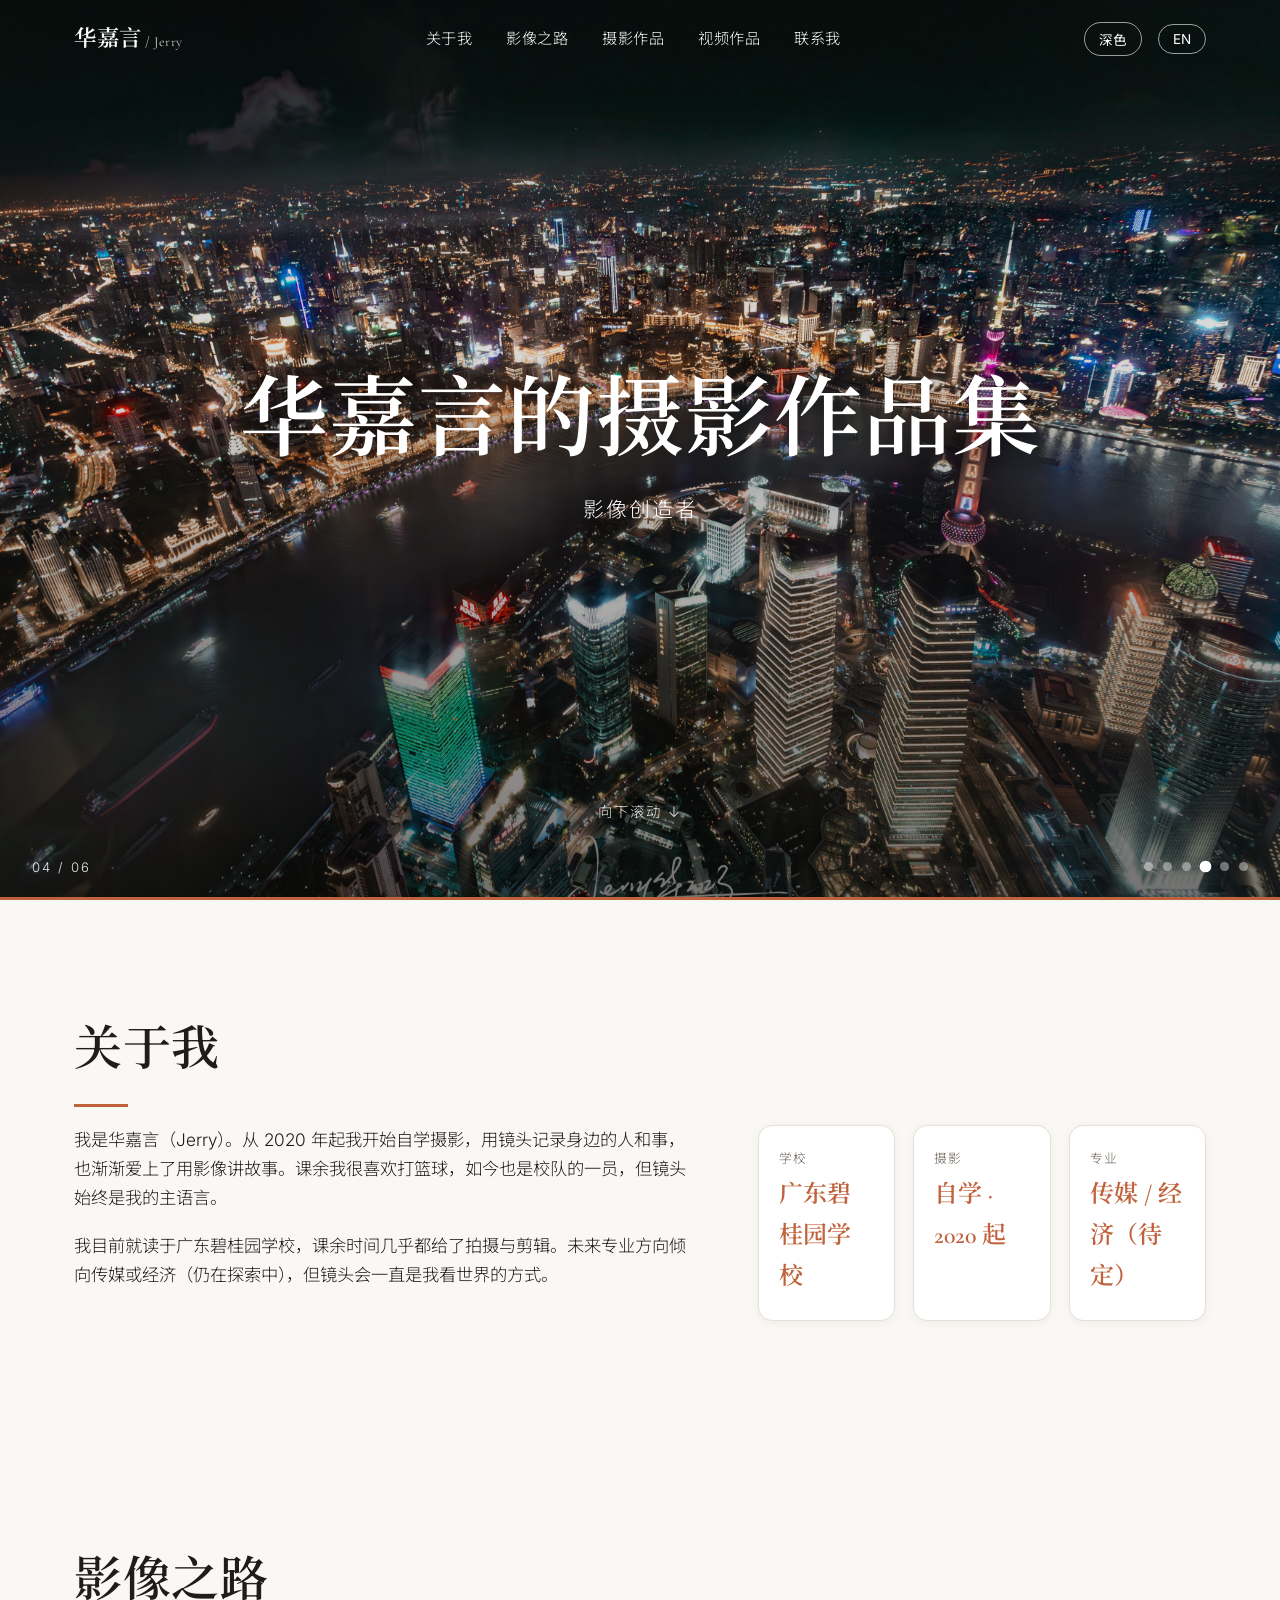
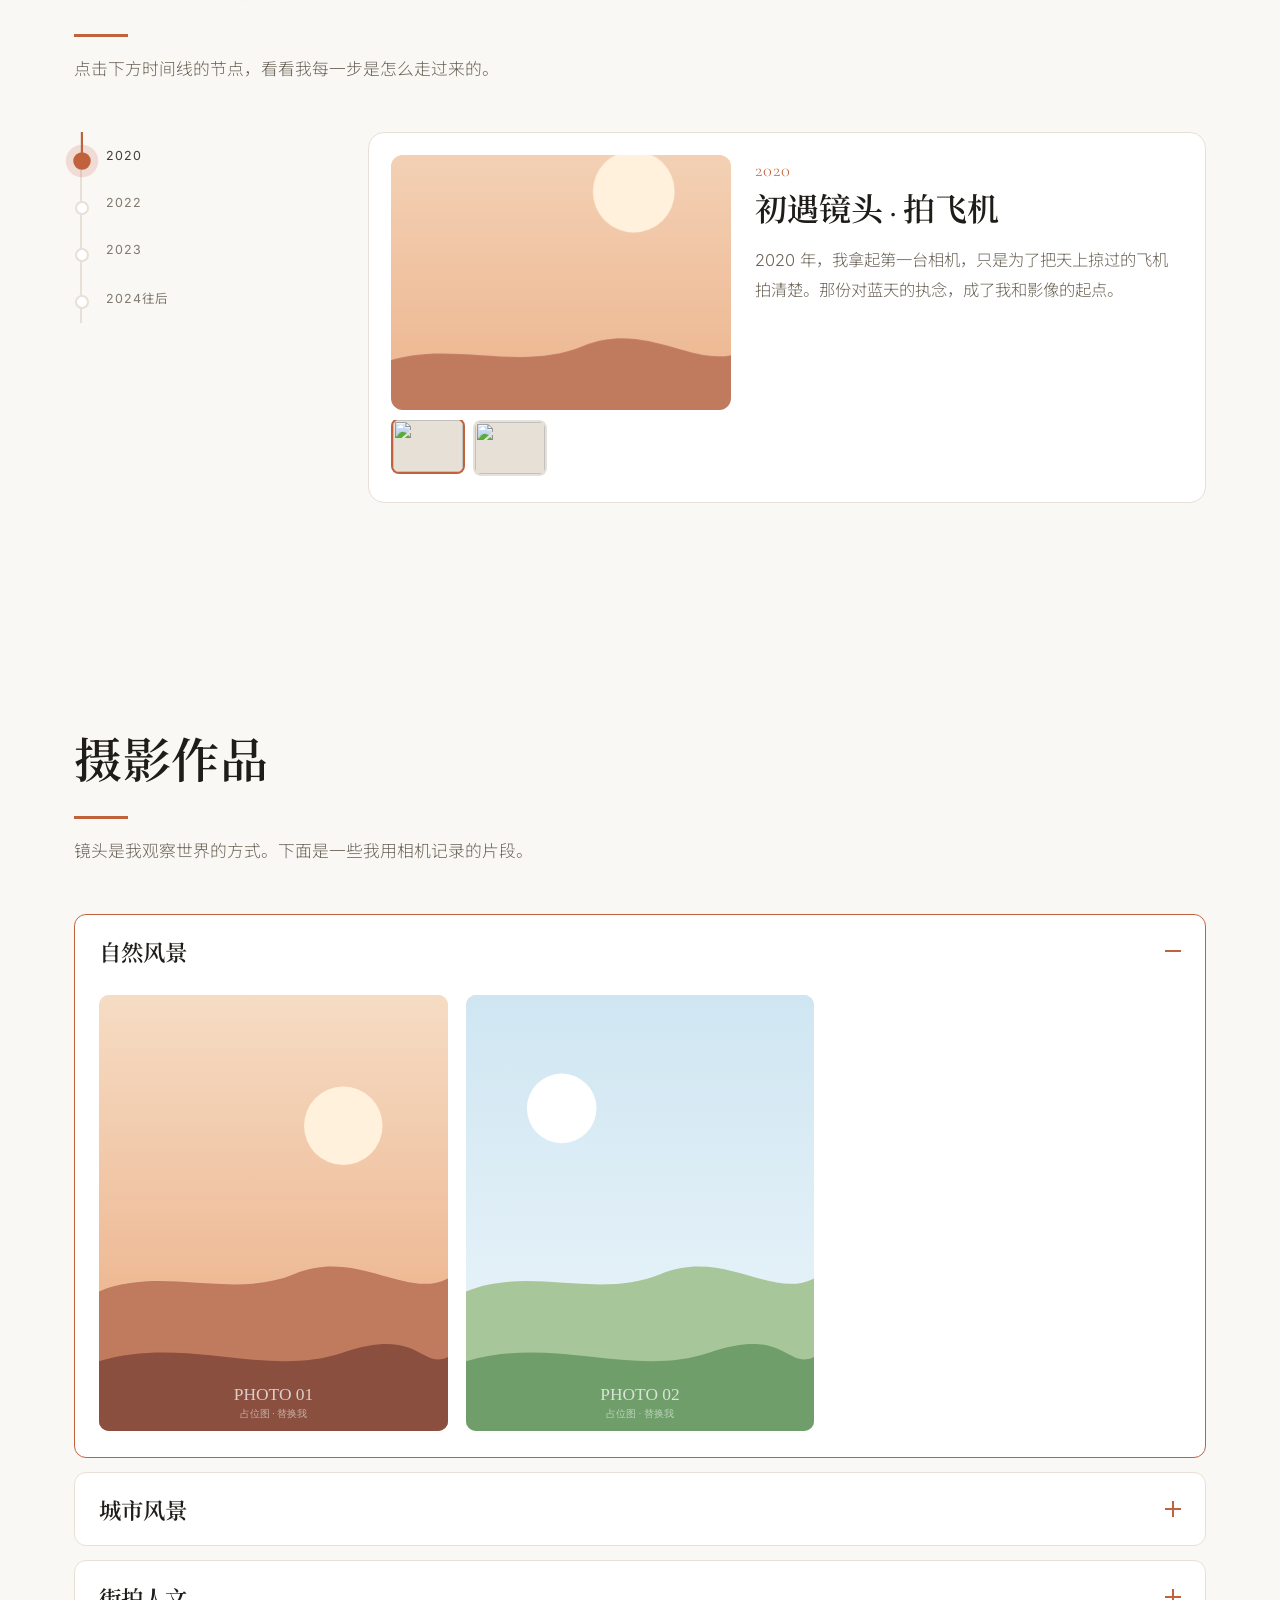
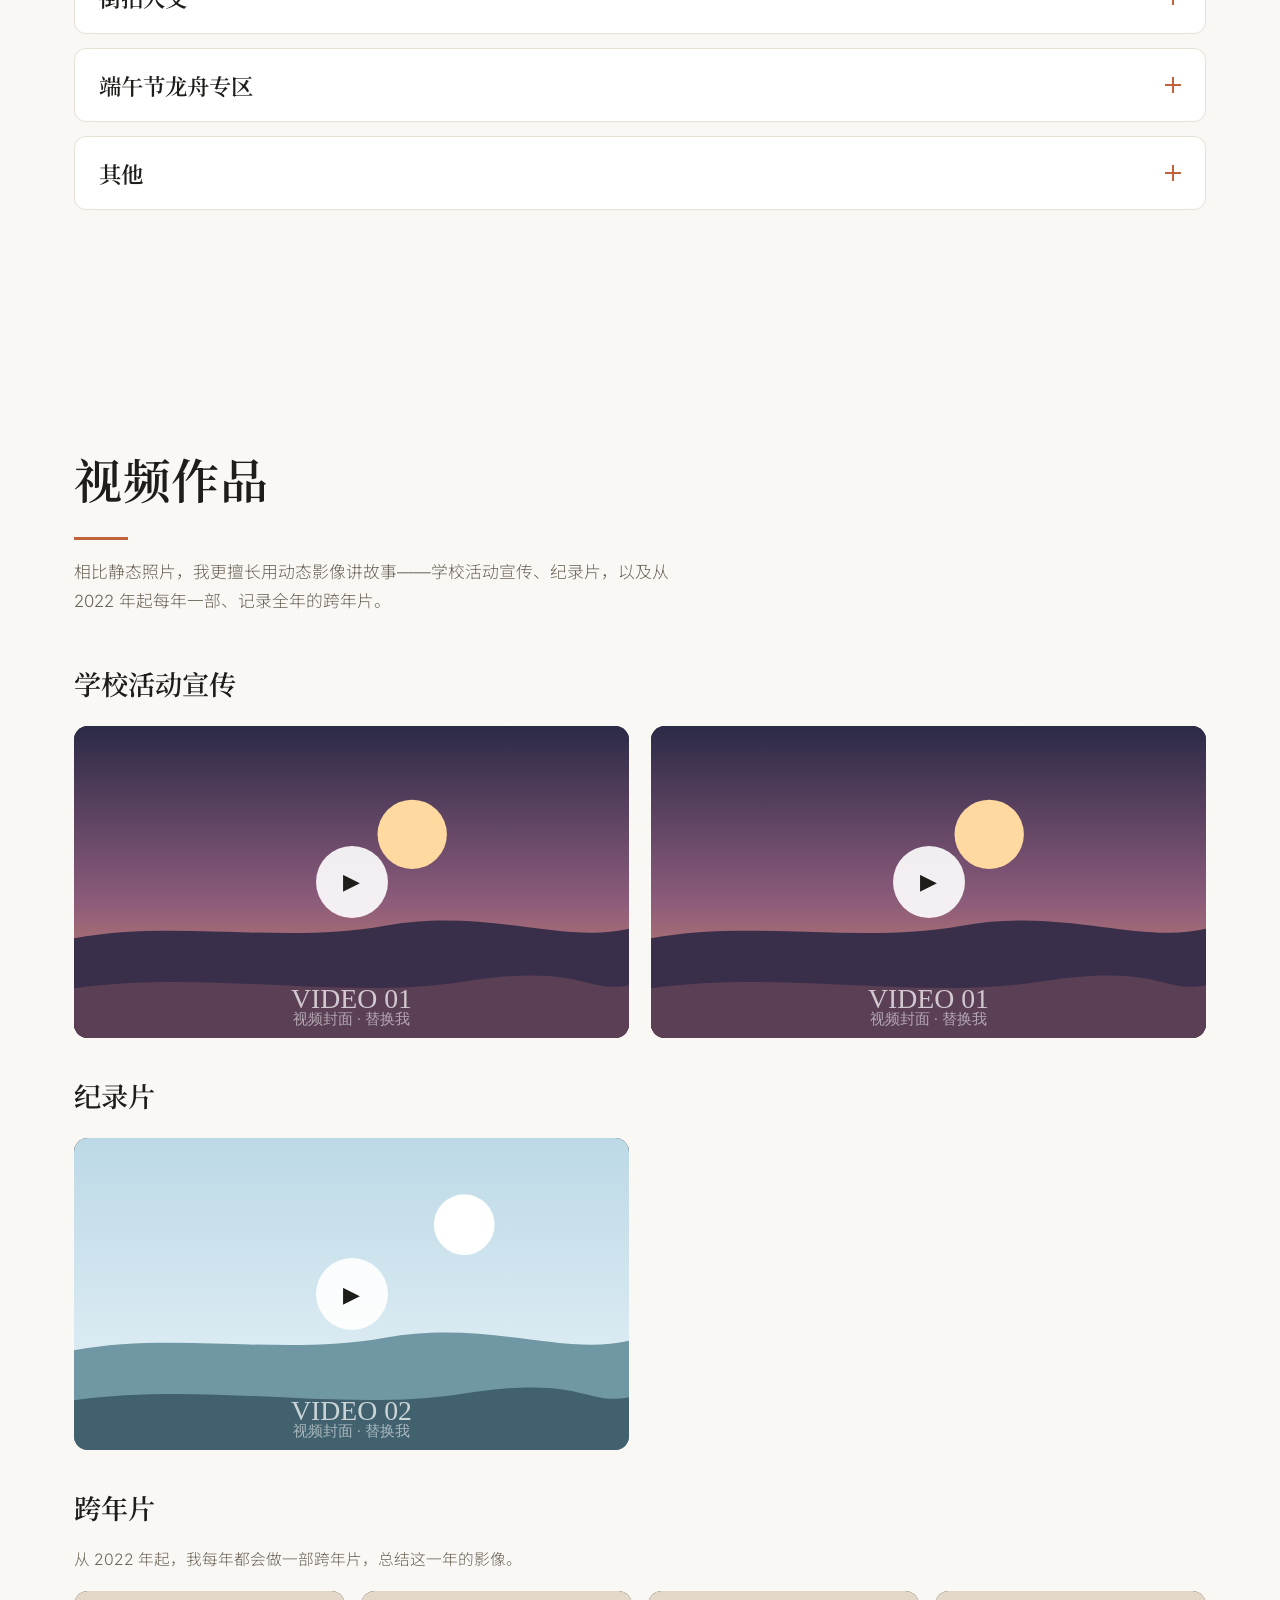
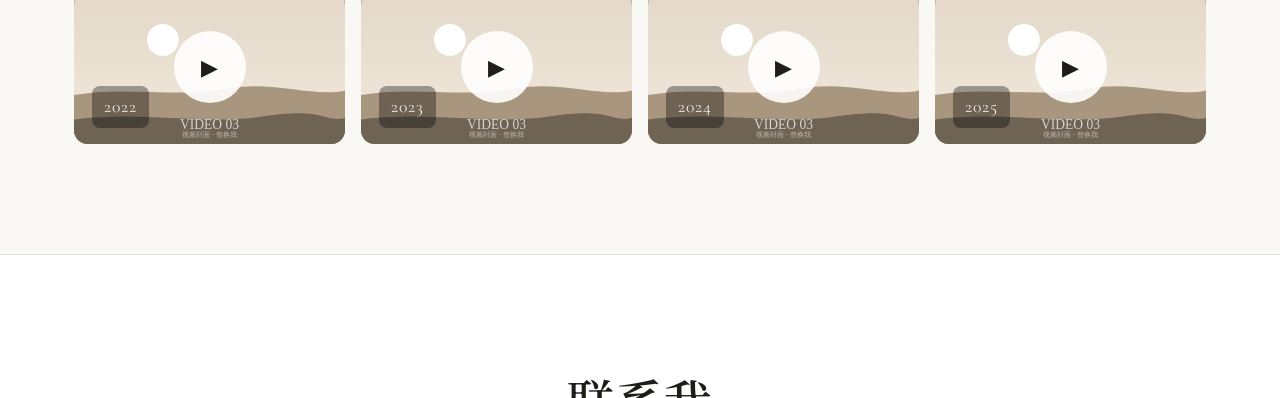
==== index.html @ eb0c4542 "Initial commit: photography portfolio site (static HTML/CSS/JS)" ====
<!DOCTYPE html>
<html lang="zh">
<head>
  <meta charset="UTF-8" />
  <meta name="viewport" content="width=device-width, initial-scale=1.0" />
  <title>你的名字 · 影像作品集 | Your Name · Visual Portfolio</title>
  <meta name="description" content="AP 国际生影像作品集：摄影与视频作品，申请南加州大学（USC）。" />

  <!-- 字体：英文用 Inter / Cormorant，中文用 Noto Sans SC / Noto Serif SC -->
  <link rel="preconnect" href="https://fonts.googleapis.com" />
  <link rel="preconnect" href="https://fonts.gstatic.com" crossorigin />
  <link href="https://fonts.googleapis.com/css2?family=Cormorant+Garamond:wght@500;600&family=Inter:wght@300;400;500&family=Noto+Sans+SC:wght@300;400;500&family=Noto+Serif+SC:wght@500;600&display=swap" rel="stylesheet" />

  <link rel="stylesheet" href="css/style.css" />
</head>
<body>

  <div id="app">
  <!-- ============ 顶部导航 ============ -->
  <!-- 固定导航：滚动后通过 JS 加 .scrolled 变成实底 -->
  <header class="nav" id="nav">
    <div class="nav__inner">
      <!-- 站点标志：把"你的名字"改成你的英文名/拼音 -->
      <a href="#home" class="nav__logo">华嘉言<span class="nav__logo-en"> / Jerry</span></a>

      <nav class="nav__links" id="navLinks">
        <a href="#about" data-i18n="nav.about">关于我</a>
        <a href="#journey" data-i18n="nav.journey">影像之路</a>
        <a href="#photography" data-i18n="nav.photo">摄影作品</a>
        <a href="#video" data-i18n="nav.video">视频作品</a>
        <a href="#contact" data-i18n="nav.contact">联系我</a>
      </nav>

      <div class="nav__right">
        <!-- 深色 / 浅色 主题切换 -->
        <button class="theme-toggle" id="themeToggle" aria-label="切换主题">深色</button>
        <!-- 中 / EN 语言切换按钮 -->
        <button class="lang-toggle" id="langToggle" aria-label="切换语言">EN</button>
        <!-- 移动端汉堡菜单（手机上才显示） -->
        <button class="hamburger" id="hamburger" aria-label="菜单">
          <span></span><span></span><span></span>
        </button>
      </div>
    </div>
  </header>

  <main>
    <!-- ============ 首屏 Hero · 全屏自动轮播封面 ============ -->
    <section class="hero" id="home">
      <!-- 把每个 .hero__slide 的 background-image 换成你的代表作即可（建议 6 张以内） -->
      <div class="hero__slides">
        <div class="hero__slide is-active" style="background-image:url('assets/photos/hero/hero-01.jpg')"></div>
        <div class="hero__slide hero__slide--nozoom" style="background-image:url('assets/photos/hero/hero-02.jpg')"></div>
        <div class="hero__slide hero__slide--nozoom" style="background-image:url('assets/photos/hero/hero-03.jpg')"></div>
        <div class="hero__slide" style="background-image:url('assets/photos/hero/hero-04.jpg')"></div>
        <div class="hero__slide" style="background-image:url('assets/photos/hero/hero-05.jpg')"></div>
        <div class="hero__slide" style="background-image:url('assets/photos/hero/hero-06.jpg')"></div>
      </div>
      <div class="hero__scrim"></div>

      <div class="hero__content">
        <h1 class="hero__title" data-i18n="hero.title">华嘉言的摄影作品集</h1>
        <p class="hero__subtitle" data-i18n="hero.subtitle">影像创造者</p>
      </div>

      <a href="#about" class="hero__scroll" data-i18n="hero.scroll">向下滚动 ↓</a>

      <!-- 极简轮播控件：计数器 / 圆点 / 进度条 -->
      <div class="hero__footer">
        <span class="hero__counter"><span id="heroIndex">01</span> / 06</span>
        <div class="hero__dots">
          <button class="hero__dot is-active" aria-label="第 1 张"></button>
          <button class="hero__dot" aria-label="第 2 张"></button>
          <button class="hero__dot" aria-label="第 3 张"></button>
          <button class="hero__dot" aria-label="第 4 张"></button>
          <button class="hero__dot" aria-label="第 5 张"></button>
          <button class="hero__dot" aria-label="第 6 张"></button>
        </div>
        <div class="hero__progress"><span class="hero__bar"></span></div>
      </div>
    </section>

    <!-- ============ 关于我 ============ -->
    <section class="section about" id="about">
      <div class="container">
        <h2 class="section__title reveal" data-i18n="about.title">关于我</h2>

        <div class="about__grid">
          <div class="about__text reveal">
            <!-- 这两段请替换成你真实的故事 -->
            <p data-i18n="about.body1">我是……（在这里写你的故事：你从哪里来、为什么喜欢影像、你平时拍什么。）</p>
            <p data-i18n="about.body2">目前就读 AP 项目，预计 2028 年毕业。我的梦想是进入加州的高校深造，最理想的目的地是南加州大学（USC）。</p>
          </div>

          <!-- 事实卡片：招生官一眼看到的关键信息 -->
          <div class="about__facts reveal">
            <div class="fact">
              <span class="fact__label" data-i18n="about.school.label">学校</span>
              <span class="fact__value" data-i18n="about.school.value">广东碧桂园学校</span>
            </div>
            <div class="fact">
              <span class="fact__label" data-i18n="about.shoot.label">摄影</span>
              <span class="fact__value" data-i18n="about.shoot.value">自学 · 2020 起</span>
            </div>
            <div class="fact">
              <span class="fact__label" data-i18n="about.major.label">专业</span>
              <span class="fact__value" data-i18n="about.major.value">传媒 / 经济（待定）</span>
            </div>
          </div>
        </div>
      </div>
    </section>

    <!-- ============ 影像之路 · 互动时间线 ============ -->
    <section class="section journey" id="journey">
      <div class="container">
        <h2 class="section__title reveal" data-i18n="journey.title">影像之路</h2>
        <p class="section__intro reveal" data-i18n="journey.intro">点击下方时间线的节点，看看我每一步是怎么走过来的。</p>

        <div class="timeline reveal">
          <div class="timeline__nav" id="timelineNav">
            <span class="timeline__progress" id="timelineProgress"></span>
            <!-- 节点由 JS 生成 -->
          </div>
          <div class="timeline__panel" id="timelinePanel">
            <div class="timeline__media">
              <div class="timeline__frame">
                <img id="journeyImg" src="" alt="" />
              </div>
              <div class="timeline__thumbs" id="journeyThumbs"></div>
            </div>
            <div class="timeline__body">
              <span class="timeline__year" id="journeyYear"></span>
              <h3 class="timeline__heading" id="journeyHeading"></h3>
              <p class="timeline__text" id="journeyText"></p>
            </div>
          </div>
        </div>
      </div>
    </section>

    <!-- ============ 摄影作品 ============ -->
    <section class="section photography" id="photography">
      <div class="container">
        <h2 class="section__title reveal" data-i18n="photo.title">摄影作品</h2>
        <p class="section__intro reveal" data-i18n="photo.intro">镜头是我观察世界的方式。下面是一些我用相机记录的片段。</p>

        <!-- 摄影作品：折叠手风琴分板块（自然风景/城市风景/街拍人文/端午龙舟/其他）。
             由 js/main.js 的 galleryData 渲染；之后在 galleryData 对应分类里填真实照片即可 -->
        <div class="accordion reveal" id="galleryAccordion"></div>
      </div>
    </section>

    <!-- ============ 视频作品（重点篇幅） ============ -->
    <section class="section video" id="video">
      <div class="container">
        <h2 class="section__title reveal" data-i18n="video.title">视频作品</h2>
        <p class="section__intro reveal" data-i18n="video.intro">相比静态照片，我更擅长用动态影像讲故事——从学校宣传片到个人活动纪录片。</p>

        <!-- 学校活动宣传 -->
        <div class="video-group reveal">
          <h3 class="video-group__title" data-i18n="video.group.promo">学校活动宣传</h3>
          <div class="video-grid">
            <div class="video-card" data-video="promo">
              <img class="video-card__poster" src="assets/video-01.svg" alt="学校宣传片封面" />
              <button class="video-card__play" aria-label="播放">▶</button>
            </div>
            <div class="video-card" data-video="promo">
              <img class="video-card__poster" src="assets/video-01.svg" alt="学校宣传片封面" />
              <button class="video-card__play" aria-label="播放">▶</button>
            </div>
          </div>
        </div>

        <!-- 纪录片 -->
        <div class="video-group reveal">
          <h3 class="video-group__title" data-i18n="video.group.doc">纪录片</h3>
          <div class="video-grid">
            <div class="video-card" data-video="doc">
              <img class="video-card__poster" src="assets/video-02.svg" alt="活动纪录片封面" />
              <button class="video-card__play" aria-label="播放">▶</button>
            </div>
          </div>
        </div>

        <!-- 跨年片（2022–2025） -->
        <div class="video-group reveal">
          <h3 class="video-group__title" data-i18n="video.group.newyear">跨年片</h3>
          <p class="video-group__note" data-i18n="video.newyear.note">从 2022 年起，每年一部，总结这一年的影像。</p>
          <div class="newyear-row">
            <div class="video-card video-card--year" data-video="ny-2022">
              <img class="video-card__poster" src="assets/video-03.svg" alt="2022 跨年片" />
              <button class="video-card__play" aria-label="播放 2022">▶</button>
              <span class="video-card__caption">2022</span>
            </div>
            <div class="video-card video-card--year" data-video="ny-2023">
              <img class="video-card__poster" src="assets/video-03.svg" alt="2023 跨年片" />
              <button class="video-card__play" aria-label="播放 2023">▶</button>
              <span class="video-card__caption">2023</span>
            </div>
            <div class="video-card video-card--year" data-video="ny-2024">
              <img class="video-card__poster" src="assets/video-03.svg" alt="2024 跨年片" />
              <button class="video-card__play" aria-label="播放 2024">▶</button>
              <span class="video-card__caption">2024</span>
            </div>
            <div class="video-card video-card--year" data-video="ny-2025">
              <img class="video-card__poster" src="assets/video-03.svg" alt="2025 跨年片" />
              <button class="video-card__play" aria-label="播放 2025">▶</button>
              <span class="video-card__caption">2025</span>
            </div>
          </div>
        </div>
      </div>
    </section>

    <!-- ============ 联系我 ============ -->
    <section class="section contact" id="contact">
      <div class="container contact__inner">
        <h2 class="section__title reveal" data-i18n="contact.title">联系我</h2>
        <p class="section__intro reveal" data-i18n="contact.text">欢迎招生官、老师或合作者通过以下方式联系我。</p>

        <div class="contact__links reveal">
          <!-- 把邮箱换成你的真实邮箱 -->
          <a class="contact__link" href="mailto:your.email@example.com" data-i18n="contact.email">邮箱</a>
          <!-- 把 # 换成你的社媒主页 -->
          <a class="contact__link" href="#" target="_blank" rel="noopener">Instagram</a>
          <a class="contact__link" href="#" target="_blank" rel="noopener">YouTube</a>
        </div>
      </div>
    </section>
  </main>

  <!-- ============ 页脚 ============ -->
  <footer class="footer">
    <p data-i18n="footer">© 2026 你的名字. 保留所有权利。</p>
  </footer>
  </div>

  <script src="js/main.js"></script>
</body>
</html>
---- css/style.css ----
/* =========================================================
   设计变量：想换配色，只改这里就行
   ========================================================= */
:root {
  --bg: #faf8f5;          /* 暖白背景 */
  --surface: #ffffff;      /* 卡片白 */
  --ink: #1f1d1a;          /* 墨黑正文 */
  --muted: #6b6357;        /* 次要灰棕 */
  --accent: #c0623c;       /* 陶土色点缀 */
  --line: #e6e0d6;         /* 分割线 */
  --maxw: 1180px;
  --serif: "Cormorant Garamond", "Noto Serif SC", serif;
  --sans: "Inter", "Noto Sans SC", system-ui, sans-serif;
}

/* 深色模式配色（通过 <html data-theme="dark"> 切换） */
[data-theme="dark"] {
  --bg: #16140f;
  --surface: #201d18;
  --ink: #f3eee4;
  --muted: #b6aa9a;
  --line: #322e28;
  --accent: #e0895b;
}

/* 深色下导航栏（滚动后）用深底，避免浅底配浅字看不清 */
[data-theme="dark"] .nav.scrolled {
  background: rgba(22,20,15,.9);
  box-shadow: 0 1px 0 var(--line);
}
[data-theme="dark"] .fact { box-shadow: 0 2px 14px rgba(0,0,0,.4); }

/* =========================================================
   基础重置
   ========================================================= */
* { margin: 0; padding: 0; box-sizing: border-box; }

html { scroll-behavior: smooth; }

body {
  font-family: var(--sans);
  background: var(--bg);
  color: var(--ink);
  line-height: 1.7;
  font-weight: 300;
  -webkit-font-smoothing: antialiased;
}

img { max-width: 100%; display: block; }

.container { max-width: var(--maxw); margin: 0 auto; padding: 0 24px; }

/* 章节通用 */
.section { padding: 110px 0; }
.section__title {
  font-family: var(--serif);
  font-size: clamp(2rem, 4vw, 3rem);
  font-weight: 600;
  letter-spacing: .5px;
  margin-bottom: 18px;
  position: relative;
  display: inline-block;
}
.section__title::after {
  content: "";
  display: block;
  width: 54px; height: 3px;
  background: var(--accent);
  margin-top: 12px;
}
.section__intro {
  color: var(--muted);
  max-width: 620px;
  margin-bottom: 48px;
  font-size: 1.05rem;
}

/* =========================================================
   平滑过渡：主题切换 + 语言切换
   ========================================================= */
body, .nav, .nav.scrolled, .section, .fact, .contact, .contact__link,
.footer, .gallery__item, .video-card,
.about__text p, .journey__text, .section__intro, .section__title,
.nav__logo, .nav__links a, .lang-toggle, .theme-toggle {
  transition: background-color .45s ease, color .45s ease,
              border-color .45s ease, box-shadow .45s ease;
}

/* 语言切换：仅对文字做优雅的"上浮 + 淡入 + 去模糊"（用 JS WAAPI 播放，不整页淡入淡出） */
[data-i18n] { transition: color .45s ease; }

/* 主题切换按钮（样式同语言按钮） */
.theme-toggle {
  background: transparent; border: 1px solid rgba(255,255,255,.6);
  color: #fff; padding: 6px 14px; border-radius: 999px;
  font-family: var(--sans); font-size: .85rem; cursor: pointer;
  transition: all .3s ease;
}
.theme-toggle:hover { background: #fff; color: var(--ink); }
.nav.scrolled .theme-toggle { border-color: var(--ink); color: var(--ink); }
.nav.scrolled .theme-toggle:hover { background: var(--ink); color: #fff; }

/* =========================================================
   顶部导航
   ========================================================= */
.nav {
  position: fixed; top: 0; left: 0; right: 0;
  z-index: 100;
  transition: background .35s ease, box-shadow .35s ease;
}
.nav__inner {
  max-width: var(--maxw); margin: 0 auto;
  padding: 20px 24px;
  display: flex; align-items: center; justify-content: space-between;
}
.nav__logo {
  font-family: var(--serif);
  font-size: 1.4rem; font-weight: 600;
  color: #fff; text-decoration: none;
  letter-spacing: .5px;
  transition: color .35s ease;
}
.nav__logo-en { font-size: .85rem; opacity: .8; font-weight: 400; }

.nav__links { display: flex; gap: 34px; }
.nav__links a {
  color: #fff; text-decoration: none;
  font-size: .95rem; letter-spacing: .5px;
  position: relative; transition: color .35s ease;
}
.nav__links a::after {
  content: ""; position: absolute; left: 0; bottom: -6px;
  width: 0; height: 2px; background: var(--accent);
  transition: width .3s ease;
}
.nav__links a:hover::after { width: 100%; }

.nav__right { display: flex; align-items: center; gap: 16px; }
.lang-toggle {
  background: transparent; border: 1px solid rgba(255,255,255,.6);
  color: #fff; padding: 6px 14px; border-radius: 999px;
  font-family: var(--sans); font-size: .85rem; cursor: pointer;
  transition: all .3s ease;
}
.lang-toggle:hover { background: #fff; color: var(--ink); }

/* 滚动后变实底 */
.nav.scrolled { background: rgba(250,248,245,.92); backdrop-filter: blur(10px); box-shadow: 0 1px 0 var(--line); }
.nav.scrolled .nav__logo,
.nav.scrolled .nav__links a { color: var(--ink); }
.nav.scrolled .lang-toggle { border-color: var(--ink); color: var(--ink); }
.nav.scrolled .lang-toggle:hover { background: var(--ink); color: #fff; }

/* 汉堡菜单 */
.hamburger { display: none; flex-direction: column; gap: 5px; background: none; border: none; cursor: pointer; }
.hamburger span { width: 24px; height: 2px; background: #fff; transition: .3s; }
.nav.scrolled .hamburger span { background: var(--ink); }

/* =========================================================
   首屏 Hero · 全屏自动轮播封面（方向 C）
   ========================================================= */
.hero {
  position: relative;
  height: 100vh; min-height: 600px;
  display: flex; align-items: center; justify-content: center;
  overflow: hidden;
}
.hero__slides { position: absolute; inset: 0; }
.hero__slide {
  position: absolute; inset: 0;
  background-size: cover; background-position: center;
  opacity: 0;
  transform: scale(1.02);
  transition: opacity 1.2s ease, transform 7s ease;   /* 缓慢推近 Ken Burns */
}
.hero__slide.is-active { opacity: 1; transform: scale(1.1); }
.hero__slide--nozoom, .hero__slide--nozoom.is-active { transform: scale(1); } /* 第2、3张不放大，保持原比例 */
.hero__scrim {
  position: absolute; inset: 0; z-index: 1;
  background: linear-gradient(to bottom,
    rgba(15,13,10,.30) 0%, rgba(15,13,10,.15) 38%, rgba(15,13,10,.58) 100%);
}
.hero__content {
  position: relative; z-index: 2;
  text-align: center; color: #fff; padding: 0 24px;
  text-shadow: 0 2px 24px rgba(0,0,0,.45);
}
.hero__title {
  font-family: var(--serif); font-weight: 600;
  font-size: clamp(2.6rem, 7vw, 5.5rem); letter-spacing: 1px; line-height: 1.1;
}
.hero__subtitle {
  margin-top: 22px; font-size: clamp(1rem, 2vw, 1.3rem);
  letter-spacing: 2px; font-weight: 300;
}
.hero__scroll {
  position: absolute; left: 50%; bottom: 76px; transform: translateX(-50%);
  z-index: 3; color: #fff; text-decoration: none;
  font-size: .9rem; letter-spacing: 2px; opacity: .9;
  animation: bob 2s infinite; text-shadow: 0 2px 12px rgba(0,0,0,.4);
}
@keyframes bob { 0%,100% { transform: translate(-50%, 0); } 50% { transform: translate(-50%, 8px); } }

/* 轮播底部控件：计数器 / 圆点 / 进度条 */
.hero__footer {
  position: absolute; left: 0; right: 0; bottom: 0; z-index: 3;
  display: flex; align-items: center; justify-content: space-between;
  padding: 18px 32px 22px; color: #fff;
}
.hero__counter { font-size: .82rem; letter-spacing: 2px; opacity: .9; }
.hero__dots { display: flex; gap: 10px; }
.hero__dot {
  width: 9px; height: 9px; padding: 0; border: none; border-radius: 50%;
  background: rgba(255,255,255,.4); cursor: pointer;
  transition: background .3s ease, transform .3s ease;
}
.hero__dot.is-active { background: #fff; transform: scale(1.3); }
.hero__progress { position: absolute; left: 0; right: 0; bottom: 0; height: 3px; background: rgba(255,255,255,.2); }
.hero__bar { display: block; height: 100%; width: 0; background: var(--accent); }

@media (max-width: 640px) {
  .hero__footer { padding: 14px 18px 18px; }
  .hero__scroll { bottom: 66px; }
}

/* =========================================================
   关于我
   ========================================================= */
.about__grid { display: grid; grid-template-columns: 1.4fr 1fr; gap: 56px; align-items: start; }
.about__text p { margin-bottom: 18px; font-size: 1.08rem; color: var(--ink); }

/* 影像之路 */
.journey__text { max-width: 780px; font-size: 1.08rem; color: var(--ink); }

/* 影像之路 · 互动时间线（竖排） */
.timeline {
  display: grid; grid-template-columns: 250px 1fr; gap: 44px;
  margin-top: 36px; align-items: start;
}
.timeline__nav {
  position: relative;
  border-left: 2px solid var(--line);
  margin-left: 6px;
}
.timeline__progress {
  position: absolute; left: -1px; top: 0; width: 2px;
  background: var(--accent); height: 0;
  transition: height .6s cubic-bezier(.22,.61,.36,1);
}
.timeline__node {
  position: relative;
  display: flex; flex-direction: column; align-items: flex-start; gap: 2px;
  width: 100%; text-align: left; cursor: pointer;
  padding: 16px 0 16px 24px;
  background: none; border: none;
  font-family: var(--sans); color: var(--muted);
}
.timeline__node:hover { color: var(--ink); }
.timeline__dot {
  position: absolute; left: -7px; top: 22px;
  width: 14px; height: 14px; border-radius: 50%;
  background: var(--surface); border: 2px solid var(--line);
  transition: all .35s ease;
}
.timeline__node.is-active .timeline__dot {
  border-color: var(--accent); background: var(--accent);
  transform: scale(1.25);
  box-shadow: 0 0 0 6px rgba(192,98,60,.18);
}
.timeline__node.is-active { color: var(--ink); }
.timeline__year { font-size: .78rem; letter-spacing: 1px; opacity: .85; }
.timeline__label { font-size: 1.05rem; letter-spacing: .5px; }

.timeline__panel {
  background: var(--surface); border: 1px solid var(--line);
  border-radius: 16px; padding: 22px;
  display: flex; gap: 24px; align-items: flex-start;
}
.timeline__media { flex: 0 0 340px; min-width: 0; display: flex; flex-direction: column; gap: 10px; }
.timeline__frame {
  border-radius: 12px; overflow: hidden; aspect-ratio: 4 / 3;
  background: var(--line);
}
.timeline__frame img { width: 100%; height: 100%; object-fit: cover; transform-origin: center; }
.timeline__thumbs { display: flex; gap: 8px; flex-wrap: nowrap; overflow-x: auto; padding-bottom: 4px; }
.timeline__thumb {
  flex: 0 0 auto; width: 74px; height: 56px; padding: 0; border: 2px solid transparent;
  border-radius: 8px; overflow: hidden; cursor: pointer; background: var(--line);
  transition: border-color .25s ease, transform .25s ease;
}
.timeline__thumb img { width: 100%; height: 100%; object-fit: cover; }
.timeline__thumb.is-active { border-color: var(--accent); transform: translateY(-2px); }
.timeline__body { flex: 1; min-width: 0; }
.timeline__body .timeline__year { font-family: var(--serif); color: var(--accent); font-size: 1.15rem; letter-spacing: 1px; opacity: 1; }
.timeline__heading { font-family: var(--serif); font-weight: 600; font-size: clamp(1.4rem, 3vw, 2rem); margin: 6px 0 14px; line-height: 1.2; }
.timeline__text { color: var(--muted); font-size: 1.02rem; line-height: 1.85; }
@keyframes kenburns { from { transform: scale(1); } to { transform: scale(1.07); } }
@keyframes fadeUp { from { opacity: 0; transform: translateY(14px); } to { opacity: 1; transform: none; } }

@media (max-width: 760px) {
  .timeline { grid-template-columns: 1fr; gap: 22px; }
  /* 移动端：时间轴竖线居中于屏幕，年份节点居中其上；图片+文字在其下方 */
  .timeline__nav { margin-left: 0; border-left: none; align-items: center; }
  .timeline__nav::before {
    content: ""; position: absolute; left: 50%; top: 8px; bottom: 8px;
    width: 2px; transform: translateX(-50%); background: var(--line);
  }
  .timeline__progress { left: 50%; transform: translateX(-50%); }
  /* 移动端：圆点保持在中央竖线上，年份移到圆点右手（不再压在圆点下方） */
  .timeline__node { flex-direction: column; align-items: stretch; padding: 12px 0; width: 100%; }
  .timeline__dot { left: 50%; top: 50%; transform: translate(-50%, -50%); }
  .timeline__node.is-active .timeline__dot { transform: translate(-50%, -50%) scale(1.25); }
  .timeline__year { display: block; margin-left: calc(50% + 10px); text-align: left; }
  .timeline__panel { flex-direction: column; padding: 18px; }
  /* 手机端：图文物料整体等比缩小一点点，位置（顶部、上下排列）保持不变 */
  .timeline__media { flex: 0 0 auto; width: 94%; margin: 0 auto; }
  .timeline__thumb { width: 66px; height: 50px; }
  .timeline__body .timeline__year { font-size: 1.05rem; }
  .timeline__heading { font-size: 1.4rem; margin: 4px 0 10px; }
  .timeline__text { font-size: .95rem; line-height: 1.7; }
}
.about__facts { display: grid; grid-template-columns: repeat(3, 1fr); gap: 18px; }
.fact {
  background: var(--surface); border: 1px solid var(--line);
  border-radius: 14px; padding: 22px 20px;
  display: flex; flex-direction: column; gap: 6px;
  box-shadow: 0 2px 10px rgba(0,0,0,.05);
}
.fact__label { font-size: .8rem; letter-spacing: 1px; color: var(--muted); text-transform: uppercase; }
.fact__value { font-family: var(--serif); font-size: 1.5rem; font-weight: 600; color: var(--accent); }

/* =========================================================
   摄影作品 · 瀑布流
   ========================================================= */
.gallery { column-count: 3; column-gap: 18px; }
.gallery__item { margin: 0 0 18px; break-inside: avoid; border-radius: 10px; overflow: hidden; background: var(--line); }
.gallery__item img { width: 100%; transition: transform .5s ease; }
.gallery__item:hover img { transform: scale(1.04); }

/* 摄影作品 · 折叠手风琴分板块 */
.accordion { margin-top: 36px; }
.accordion__item { border: 1px solid var(--line); border-radius: 12px; margin-bottom: 14px; overflow: hidden; background: var(--surface); transition: border-color .3s ease; }
.accordion__item.is-open { border-color: var(--accent); }
.accordion__head { width: 100%; display: flex; align-items: center; justify-content: space-between; gap: 16px; padding: 20px 24px; background: none; border: none; cursor: pointer; font-family: var(--serif); font-size: clamp(1.15rem, 2.5vw, 1.4rem); font-weight: 600; color: var(--ink); text-align: left; }
.accordion__icon { position: relative; width: 16px; height: 16px; flex: 0 0 auto; }
.accordion__icon::before, .accordion__icon::after { content: ""; position: absolute; background: var(--accent); transition: transform .3s ease, opacity .3s ease; }
.accordion__icon::before { top: 7px; left: 0; width: 16px; height: 2px; }
.accordion__icon::after { left: 7px; top: 0; width: 2px; height: 16px; }
.accordion__item.is-open .accordion__icon::after { transform: scaleY(0); opacity: 0; }
.accordion__panel { max-height: 0; overflow: hidden; transition: max-height .45s ease; }
.accordion__inner { padding: 4px 24px 26px; }
.accordion__subtitle { font-family: var(--sans); font-size: .82rem; letter-spacing: 1.5px; color: var(--muted); margin: 18px 0 12px; text-transform: uppercase; }
.accordion__inner .gallery { margin-top: 4px; }

/* =========================================================
   视频作品
   ========================================================= */
.video-featured { margin-bottom: 26px; }
.video-grid { display: grid; grid-template-columns: 1fr 1fr; gap: 22px; }
.video-card {
  position: relative; border-radius: 14px; overflow: hidden;
  cursor: pointer; background: #1d1b18;
}
.video-card__poster { width: 100%; height: 100%; object-fit: cover; transition: transform .6s ease; }
.video-card:hover .video-card__poster { transform: scale(1.05); }
.video-card--featured { aspect-ratio: 16 / 9; }
.video-card:not(.video-card--featured) { aspect-ratio: 16 / 9; }
.video-card__play {
  position: absolute; top: 50%; left: 50%; transform: translate(-50%,-50%);
  width: 72px; height: 72px; border-radius: 50%;
  background: rgba(255,255,255,.9); border: none; color: var(--ink);
  font-size: 1.4rem; cursor: pointer;
  display: flex; align-items: center; justify-content: center;
  transition: transform .3s ease, background .3s ease;
}
.video-card__play:hover { transform: translate(-50%,-50%) scale(1.1); background: #fff; }
.video-card__caption {
  position: absolute; left: 18px; bottom: 16px;
  color: #fff; font-size: .95rem; letter-spacing: .5px;
  background: rgba(0,0,0,.35); padding: 6px 12px; border-radius: 8px;
}

/* 视频作品 · 分块（学校宣传 / 纪录片 / 跨年片） */
.video-group { margin-top: 38px; }
.video-group__title { font-family: var(--serif); font-weight: 600; font-size: clamp(1.25rem, 3vw, 1.7rem); margin-bottom: 16px; }
.video-group__note { color: var(--muted); margin: -4px 0 18px; font-size: .98rem; }
.newyear-row { display: grid; grid-template-columns: repeat(4, 1fr); gap: 16px; }
.video-card--year .video-card__caption { font-family: var(--serif); font-size: 1.1rem; letter-spacing: 1px; }
@media (max-width: 760px) { .newyear-row { grid-template-columns: repeat(2, 1fr); } }

/* =========================================================
   联系我
   ========================================================= */
.contact { text-align: center; background: var(--surface); border-top: 1px solid var(--line); }
.contact__inner { max-width: 720px; }
.contact .section__title::after { margin-left: auto; margin-right: auto; }
.contact__links { display: flex; justify-content: center; flex-wrap: wrap; gap: 16px; }
.contact__link {
  display: inline-block; padding: 12px 28px;
  border: 1px solid var(--ink); border-radius: 999px;
  color: var(--ink); text-decoration: none; font-size: .95rem;
  letter-spacing: .5px; transition: all .3s ease;
}
.contact__link:hover { background: var(--accent); border-color: var(--accent); color: #fff; }

/* =========================================================
   页脚
   ========================================================= */
.footer { text-align: center; padding: 40px 24px; color: var(--muted); font-size: .85rem; border-top: 1px solid var(--line); }

/* =========================================================
   滚动渐显动画（初始隐藏，JS 加 .visible 后显示）
   ========================================================= */
.reveal { opacity: 0; transform: translateY(28px); transition: opacity .8s ease, transform .8s ease; }
.reveal.visible { opacity: 1; transform: none; }

/* =========================================================
   响应式（手机 / 平板）
   ========================================================= */
@media (max-width: 860px) {
  .about__grid { grid-template-columns: 1fr; gap: 36px; }
  .gallery { column-count: 2; }
  .video-grid { grid-template-columns: 1fr; }

  .nav__links {
    position: fixed; top: 0; right: 0; height: 100vh; width: 70%;
    background: var(--bg); flex-direction: column; justify-content: center;
    gap: 28px; padding: 40px; transform: translateX(100%);
    transition: transform .35s ease; box-shadow: -10px 0 40px rgba(0,0,0,.08);
  }
  .nav__links.open { transform: translateX(0); }
  .nav__links a { color: var(--ink); font-size: 1.2rem; }
  .hamburger { display: flex; }
  .section { padding: 80px 0; }
}

@media (max-width: 520px) {
  .gallery { column-count: 1; }
  .about__facts { grid-template-columns: 1fr; }
}
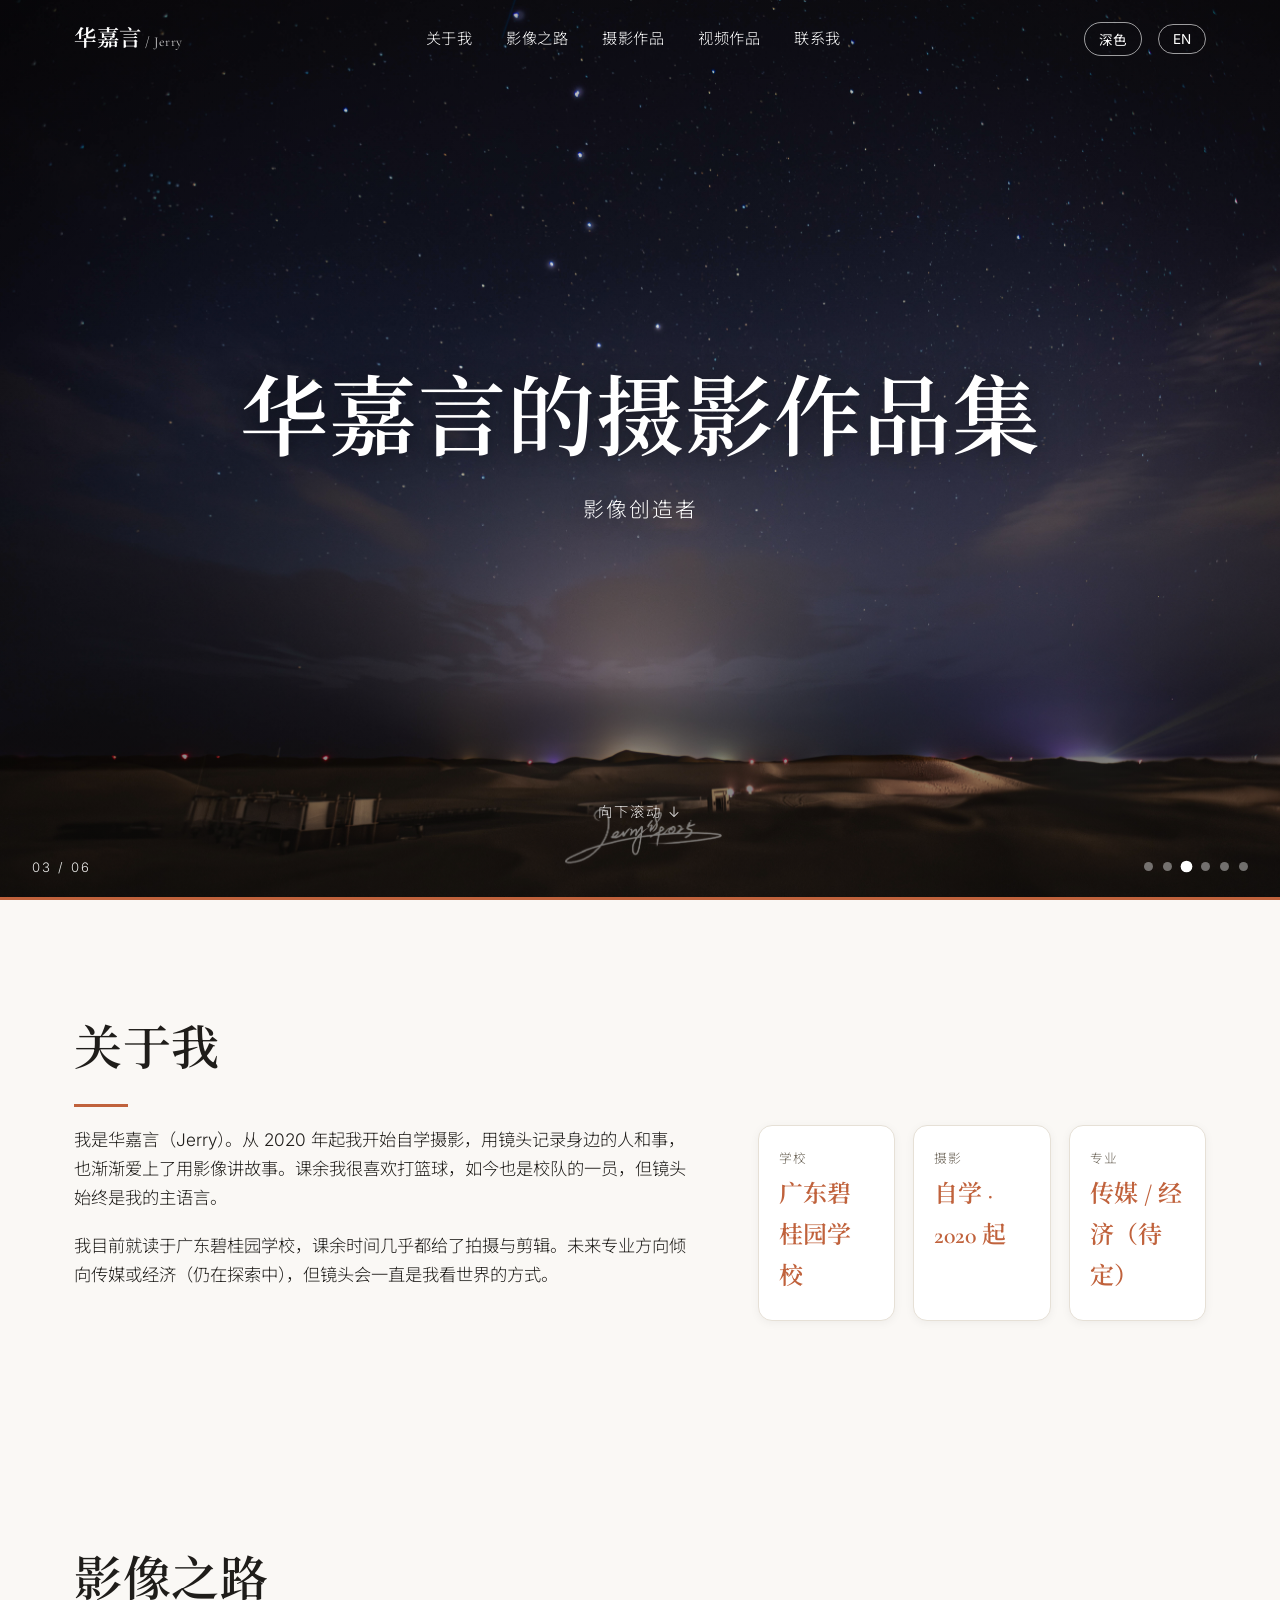
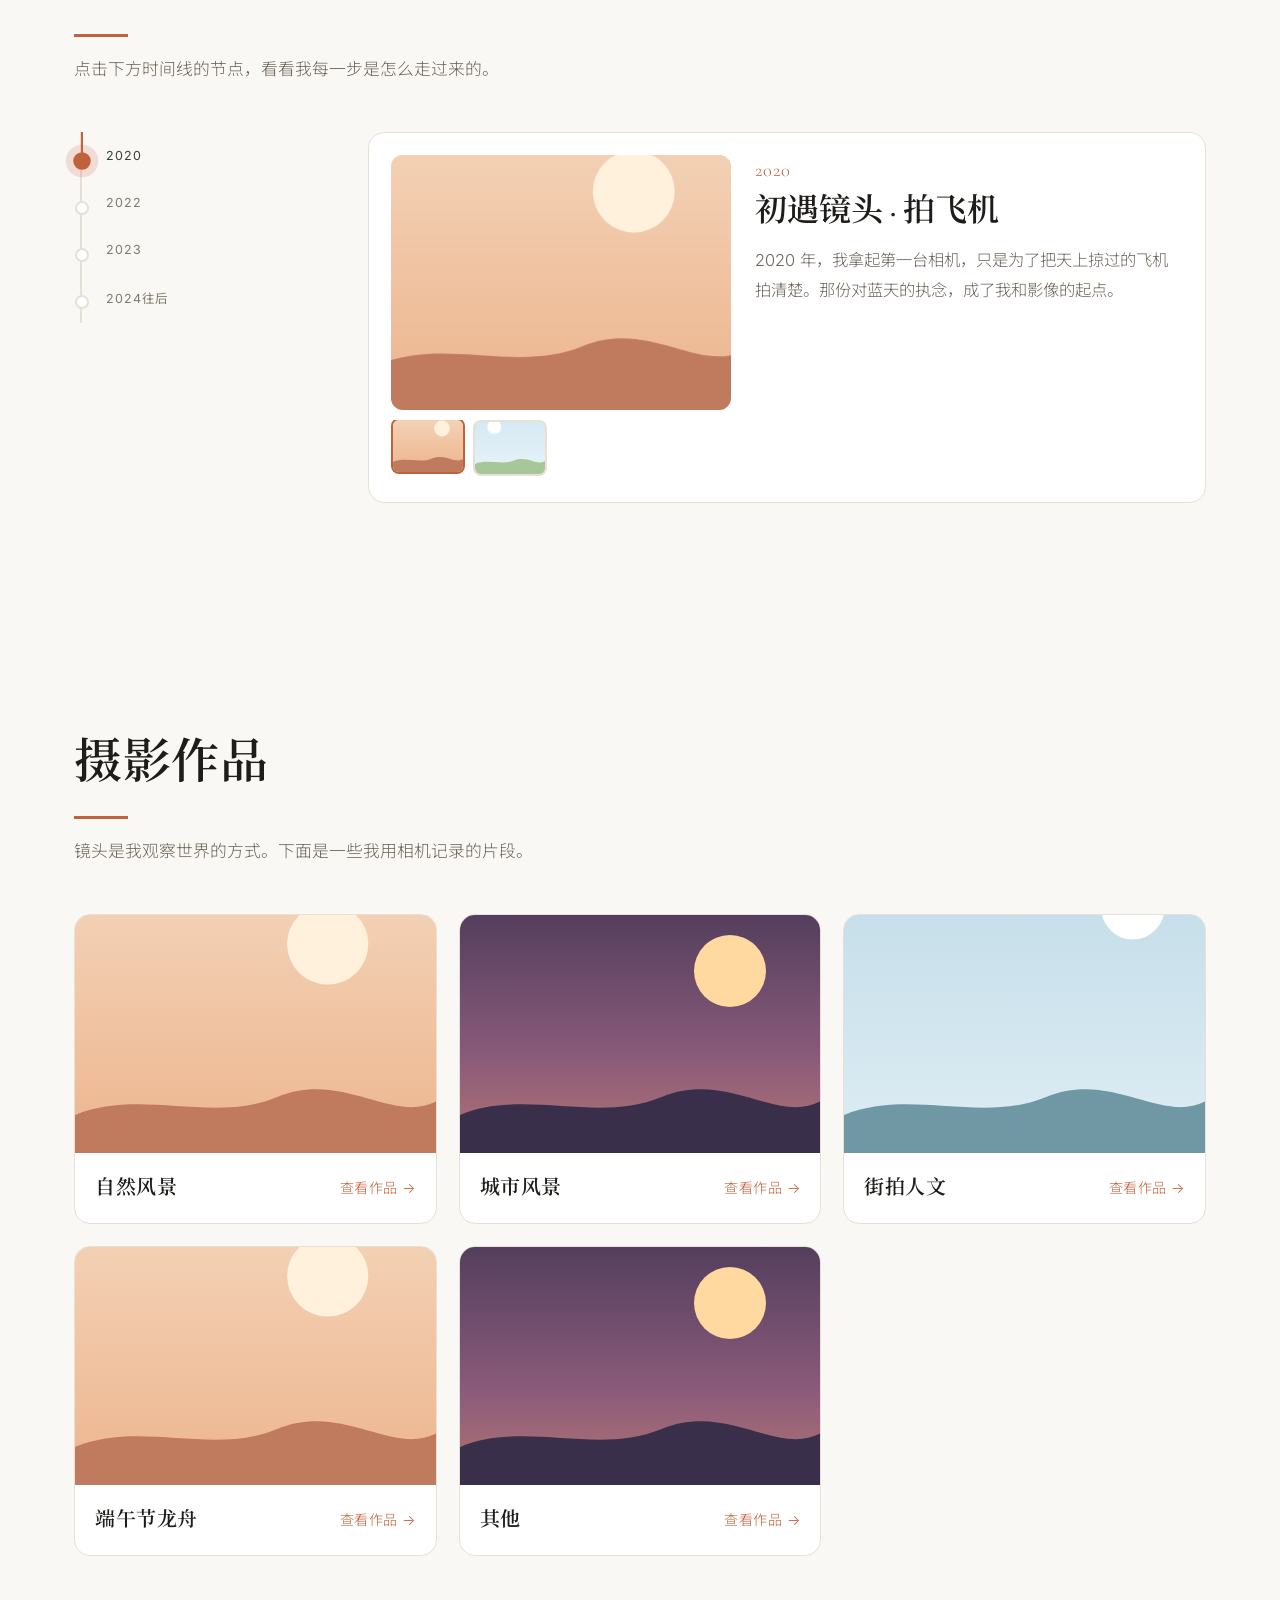
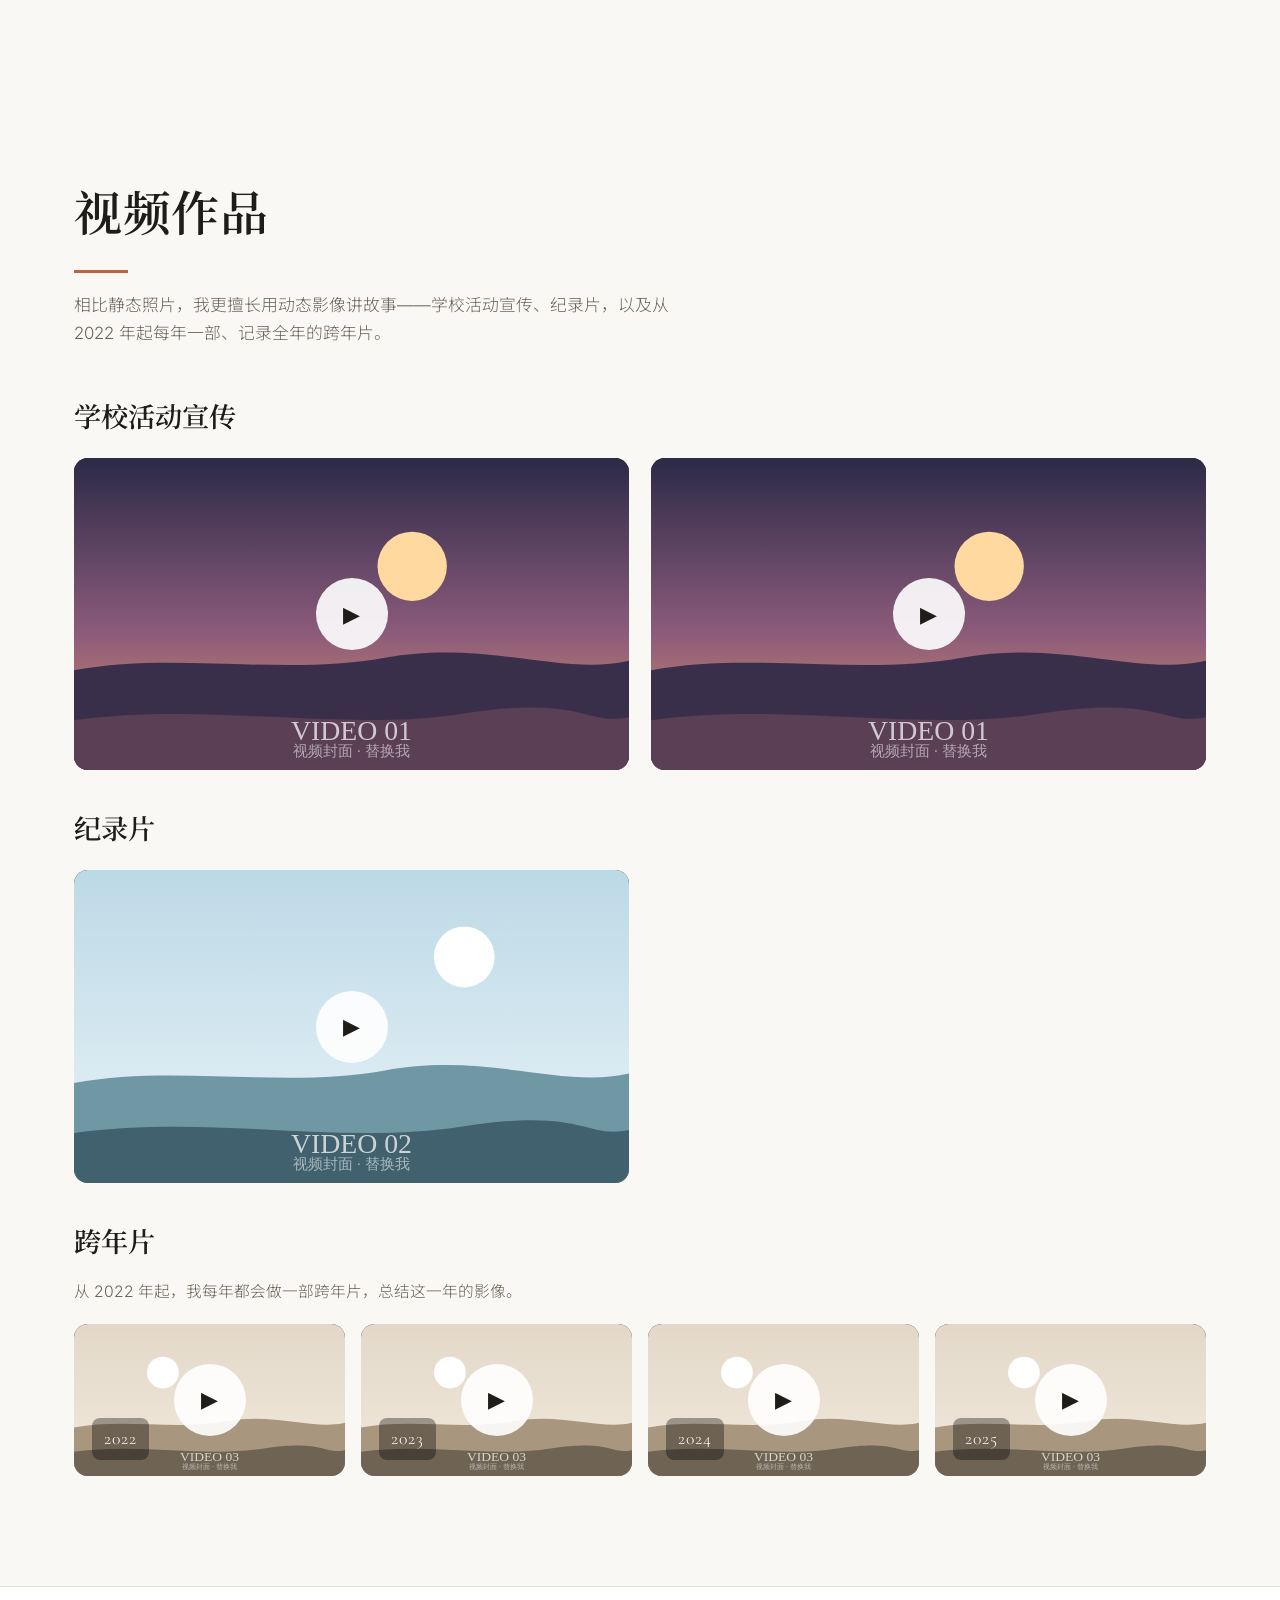
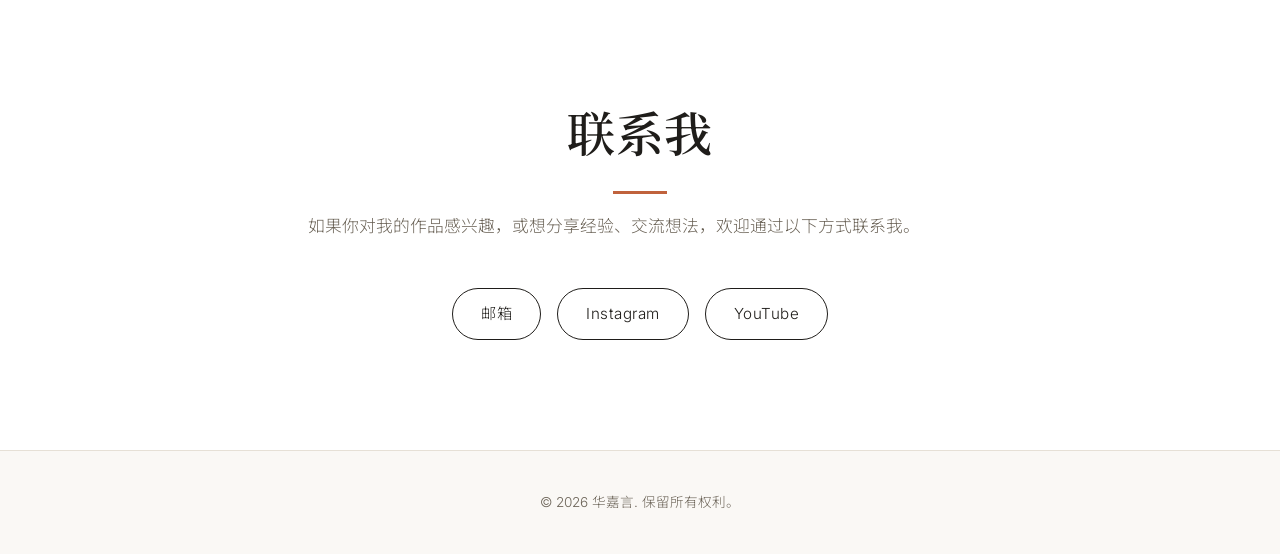
==== commit f97c482c: "摄影作品改为可点击模块 + 独立相册页 (gallery.html) - 首页摄影板块换成 5 个可点击模块卡片（自然/城市/街拍/端午龙舟/其他） - 点击模块跳转 gallery.html?cat" ====
--- a/index.html
+++ b/index.html
@@ -145,9 +145,8 @@
         <h2 class="section__title reveal" data-i18n="photo.title">摄影作品</h2>
         <p class="section__intro reveal" data-i18n="photo.intro">镜头是我观察世界的方式。下面是一些我用相机记录的片段。</p>
 
-        <!-- 摄影作品：折叠手风琴分板块（自然风景/城市风景/街拍人文/端午龙舟/其他）。
-             由 js/main.js 的 galleryData 渲染；之后在 galleryData 对应分类里填真实照片即可 -->
-        <div class="accordion reveal" id="galleryAccordion"></div>
+        <!-- 摄影作品：五大板块做成可点击模块，点击跳转到 gallery.html?cat=<id> 单独页面 -->
+        <div class="gallery-modules" id="galleryModules"></div>
       </div>
     </section>
 
@@ -236,6 +235,7 @@
   </footer>
   </div>
 
+  <script src="js/gallery-data.js"></script>
   <script src="js/main.js"></script>
 </body>
 </html>
--- a/css/style.css
+++ b/css/style.css
@@ -278,10 +278,20 @@
 }
 .timeline__media { flex: 0 0 340px; min-width: 0; display: flex; flex-direction: column; gap: 10px; }
 .timeline__frame {
-  border-radius: 12px; overflow: hidden; aspect-ratio: 4 / 3;
+  position: relative;
+  width: 100%;
+  height: 0;
+  padding-top: 75%;   /* 4:3，永远不受内层图片影响 */
+  overflow: hidden;
+  border-radius: 12px;
   background: var(--line);
 }
-.timeline__frame img { width: 100%; height: 100%; object-fit: cover; transform-origin: center; }
+.timeline__frame img {
+  position: absolute; inset: 0;
+  width: 100%; height: 100%;
+  object-fit: cover;
+  transform-origin: center;
+}
 .timeline__thumbs { display: flex; gap: 8px; flex-wrap: nowrap; overflow-x: auto; padding-bottom: 4px; }
 .timeline__thumb {
   flex: 0 0 auto; width: 74px; height: 56px; padding: 0; border: 2px solid transparent;
@@ -299,6 +309,8 @@
 
 @media (max-width: 760px) {
   .timeline { grid-template-columns: 1fr; gap: 22px; }
+  /* 修复 flex 子项 min-width:auto 导致面板被缩略图固有宽撑出视口（2023 等多图年份） */
+  .timeline__panel, .timeline__media, .timeline__body { min-width: 0; }
   /* 移动端：时间轴竖线居中于屏幕，年份节点居中其上；图片+文字在其下方 */
   .timeline__nav { margin-left: 0; border-left: none; align-items: center; }
   .timeline__nav::before {
@@ -337,20 +349,91 @@
 .gallery__item img { width: 100%; transition: transform .5s ease; }
 .gallery__item:hover img { transform: scale(1.04); }
 
-/* 摄影作品 · 折叠手风琴分板块 */
-.accordion { margin-top: 36px; }
-.accordion__item { border: 1px solid var(--line); border-radius: 12px; margin-bottom: 14px; overflow: hidden; background: var(--surface); transition: border-color .3s ease; }
-.accordion__item.is-open { border-color: var(--accent); }
-.accordion__head { width: 100%; display: flex; align-items: center; justify-content: space-between; gap: 16px; padding: 20px 24px; background: none; border: none; cursor: pointer; font-family: var(--serif); font-size: clamp(1.15rem, 2.5vw, 1.4rem); font-weight: 600; color: var(--ink); text-align: left; }
-.accordion__icon { position: relative; width: 16px; height: 16px; flex: 0 0 auto; }
-.accordion__icon::before, .accordion__icon::after { content: ""; position: absolute; background: var(--accent); transition: transform .3s ease, opacity .3s ease; }
-.accordion__icon::before { top: 7px; left: 0; width: 16px; height: 2px; }
-.accordion__icon::after { left: 7px; top: 0; width: 2px; height: 16px; }
-.accordion__item.is-open .accordion__icon::after { transform: scaleY(0); opacity: 0; }
-.accordion__panel { max-height: 0; overflow: hidden; transition: max-height .45s ease; }
-.accordion__inner { padding: 4px 24px 26px; }
-.accordion__subtitle { font-family: var(--sans); font-size: .82rem; letter-spacing: 1.5px; color: var(--muted); margin: 18px 0 12px; text-transform: uppercase; }
-.accordion__inner .gallery { margin-top: 4px; }
+/* 摄影作品 · 分类模块卡片（点击跳转到 gallery.html 单独页面） */
+.gallery-modules {
+  display: grid;
+  grid-template-columns: repeat(3, 1fr);
+  gap: 22px;
+  margin-top: 36px;
+}
+.gallery-module {
+  display: block;
+  text-decoration: none;
+  color: var(--ink);
+  background: var(--surface);
+  border: 1px solid var(--line);
+  border-radius: 16px;
+  overflow: hidden;
+  transition: transform .4s cubic-bezier(.22,.61,.36,1), box-shadow .4s ease, border-color .4s ease;
+}
+.gallery-module:hover {
+  transform: translateY(-6px);
+  box-shadow: 0 18px 40px rgba(0,0,0,.12);
+  border-color: var(--accent);
+}
+.gallery-module__cover {
+  position: relative;
+  width: 100%;
+  height: 0;
+  padding-top: 66%;   /* 封面 3:2 比例，永远不受内层图片影响 */
+  overflow: hidden;
+  background: var(--line);
+}
+.gallery-module__cover img {
+  position: absolute; inset: 0;
+  width: 100%; height: 100%;
+  object-fit: cover;
+  transition: transform .6s ease;
+}
+.gallery-module:hover .gallery-module__cover img { transform: scale(1.06); }
+.gallery-module__body {
+  display: flex; align-items: center; justify-content: space-between;
+  gap: 12px; padding: 18px 20px;
+}
+.gallery-module__title { font-family: var(--serif); font-size: 1.25rem; font-weight: 600; letter-spacing: .5px; }
+.gallery-module__more { font-size: .88rem; color: var(--accent); letter-spacing: .5px; white-space: nowrap; }
+@media (max-width: 860px) { .gallery-modules { grid-template-columns: repeat(2, 1fr); } }
+@media (max-width: 520px) { .gallery-modules { grid-template-columns: 1fr; } }
+
+/* 摄影作品 · 分类相册详情页（gallery.html） */
+.gallery-page { padding-top: 140px; }
+.gallery-back {
+  display: inline-block; margin-bottom: 22px;
+  font-size: .9rem; letter-spacing: .5px; color: var(--muted);
+  text-decoration: none; transition: color .3s ease;
+}
+.gallery-back:hover { color: var(--accent); }
+.gallery__group {
+  font-family: var(--sans); font-size: .82rem; letter-spacing: 1.5px;
+  text-transform: uppercase; color: var(--accent);
+  margin: 28px 0 14px; padding-bottom: 6px; border-bottom: 1px solid var(--line);
+}
+.gallery__group:first-of-type { margin-top: 8px; }
+.gallery__item { animation: fadeUp .6s ease both; cursor: zoom-in; }
+.gallery-notfound { color: var(--muted); margin-top: 24px; }
+.gallery-notfound a { color: var(--accent); }
+
+/* 灯箱：点击照片查看大图 */
+.lightbox {
+  position: fixed; inset: 0; z-index: 200;
+  display: none; align-items: center; justify-content: center;
+  background: rgba(10,8,6,.92); padding: 40px; cursor: zoom-out;
+}
+.lightbox.is-open { display: flex; animation: fadeIn .3s ease; }
+.lightbox__img {
+  max-width: 100%; max-height: 100%;
+  border-radius: 8px; box-shadow: 0 20px 60px rgba(0,0,0,.5);
+  object-fit: contain;
+}
+.lightbox__hint {
+  position: absolute; bottom: 22px; left: 50%; transform: translateX(-50%);
+  color: rgba(255,255,255,.7); font-size: .8rem; letter-spacing: 1px;
+}
+@keyframes fadeIn { from { opacity: 0; } to { opacity: 1; } }
+
+@media (max-width: 860px) {
+  .gallery-page { padding-top: 110px; }
+}
 
 /* =========================================================
    视频作品
